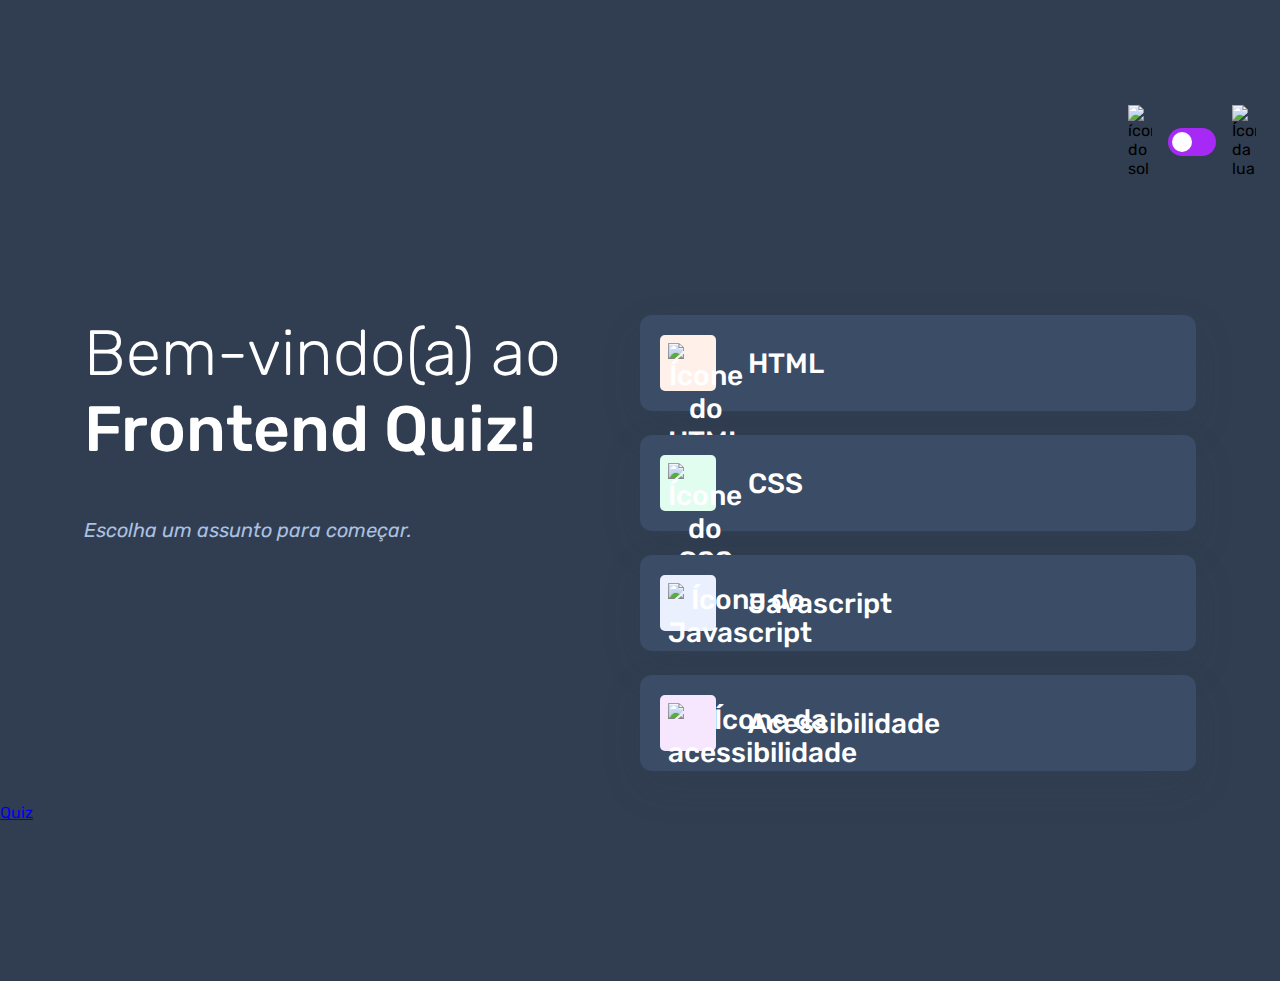
==== index.html @ 7c8d6fe1 "Criação da página do quiz" ====
<!DOCTYPE html>
<html lang="pt-BR">
<head>
    <meta charset="UTF-8">
    <meta name="viewport" content="width=device-width, initial-scale=1.0">
    <link rel="preconnect" href="https://fonts.googleapis.com">
    <link rel="preconnect" href="https://fonts.gstatic.com" crossorigin>
    <link href="https://fonts.googleapis.com/css2?family=Rubik:ital,wght@0,300..900;1,300..900&display=swap" rel="stylesheet">
    <link rel="stylesheet" href="style.css">
    <title>Quiz App</title>
</head>
<body class="escuro">
    <header>
        <div class="tema">
           <img src="./assets/images/icon-sun-dark.svg" alt="ícone do sol">
           <button>
                <div></div>
           </button>
           <img src="assets/images/icon-moon-dark.svg" alt="Ícone da lua">
        </div>
    </header>

    <main>
        <section class="boas_vindas">
            <h1>
                Bem-vindo(a) ao <br> 
                <strong>Frontend Quiz!</strong>
            </h1>

            <p>Escolha um assunto para começar.</p>
        </section>

        <section class="assuntos">
            <button class="botao_html">
                <div>
                    <img src="./assets/images/icon-html.svg" alt="Ícone do HTML">
                </div>
                HTML
            </button>


            <button class="botao_css">
                <div>
                    <img src="./assets/images/icon-css.svg" alt="Ícone do CSS">
                </div>
                CSS
            </button>


            <button class="botao_javascript">
                <div>
                    <img src="./assets/images/icon-js.svg" alt="Ícone do Javascript">
                </div>
                Javascript
            </button>


            <button class="botao_acessibilidade">
                <div>
                    <img src="./assets/images/icon-accessibility.svg" alt="Ícone da acessibilidade">
                </div>
                Acessibilidade
            </button>
        </section>
    </main>

    <a href="./Pages/Quiz/quiz.html">Quiz</a>
</body>
</html>
---- style.css ----
* {
    margin: 0;
    padding: 0;
    box-sizing: border-box;
    font-family: "Rubik", sans-serif;
    -webkit-font-smoothing: antialiased;
}

:root {
    --bg-color:#f4f6fa;
    --purple: #a729f5;
    --primary-text-color: #313e51;
    --secondary-text-color: #626c7f;
    --button-bg: #fff;
    --shadow: 0px 16px 40px 0px #rgba(143, 168, 193, 0.14);
    --bg-html: #fff1e9;
    --bg-css: #e0fdef;
    --bg-javascript: #ebf0ff;
    --bg-acessibilidade: #f6e7ff;
    --white: #fff;
    --bg-mobile: url(./assets/images/pattern-background-mobile-light.svg);
    --bg-desktop: url(./assets/images/pattern-background-desktop-light.svg);

}

body.escuro {
    --bg-color: #313e51;
    --bg-mobile: url(./assets/images/pattern-background-mobile-dark.svg);
    --bg-desktop: url(./assets/images/pattern-background-desktop-dark.svg);
    --primary-text-color: #fff;
    --secondary-text-color:#abc1e1;
    --button-bg: #3b4d66;
    --shadow: 0px 16px 40px 0px rgba(49, 62, 81,0.14);


}

body {
    height: 100svh;
    background: var(--bg-mobile) var(--bg-color);
    background-repeat: no-repeat;
    background-size: cover;
}

header {
    padding: 16px 24px;
    display: flex;
    justify-content: flex-end;
}

.tema {
    padding: 8px 0;   
    display: flex;
    align-items: center;
    gap: 8px; 
}

.tema img {
    width: 16px;
}

.tema button {
    height: 20px;
    width: 32px;
    background: var(--purple);
    border: 0;
    border-radius: 999px;
    padding: 4px;
}

.tema button div {
    background: var(--white);
    width: 12px;
    height: 12px;
    border-radius: 999px;
}

main {
    padding: 32px 24px;
}

.boas_vindas {
    margin-bottom: 40px;
}

.boas_vindas h1 {
    font-size: 40px;
    font-weight: 300;
    color: var(--primary-text-color);  
    margin-bottom: 16px;
}

.boas_vindas h1 strong {
    font-weight: 500;
}

.boas_vindas p {
    color: var(--secondary-text-color);
    font-size: 14px;
    line-height: 150%;
    font-style: italic;
}

.assuntos {
    display: flex;
    flex-direction: column;
    gap: 12px;
}

.assuntos button {
    border: none;
    background: var(--button-bg);
    display: flex;
    align-items: center;
    gap: 16px;
    padding: 12px;
    border-radius: 12px;
    box-shadow: var(--shadow);
    font-size: 18px;
    font-weight: 500;
    color: var(--primary-text-color);
}

.assuntos button div {
    width: 40px;
    height: 40px;
    padding: 5px;
    border-radius: 5px;
}

.assuntos button img {
    width: 100%;
}

.botao_html div {
    background: var(--bg-html);
}

.botao_css div {
    background: var(--bg-css);
}

.botao_javascript div {
    background: var(--bg-javascript);
}

.botao_acessibilidade div {
    background: var(--bg-acessibilidade);
}

@media(min-width: 1100px) {
    body {
        background: var(--bg-desktop) var(--bg-color); 
        background-size: cover;
        background-repeat: no-repeat;
    }

    header {
        margin-block: 81px;
    }

    .tema{
        gap: 16px;
    }

    .tema img {
        width: 24px;
    }

    .tema button {
        width: 48px;
        height: 28px;
    }

    .tema button div {
        width: 20px;
        height: 20px;
    }

    main {
        display: flex;
        max-width: 1160px;
        margin-inline: auto;
    }

    section {
        width: 100%;
    }

    .boas_vindas h1 {
        font-size: 64px;
        margin-bottom: 48px;
    }

    .boas_vindas p {
        font-size: 20px;
    }

    .assuntos {
        gap: 24px;
    }

    .assuntos button {
        font-size: 28px;
        padding: 20px;
        gap: 32px;

    }

    .assuntos button div {
        width: 56px;
        height: 56px;
        padding: 8px;
    }


}
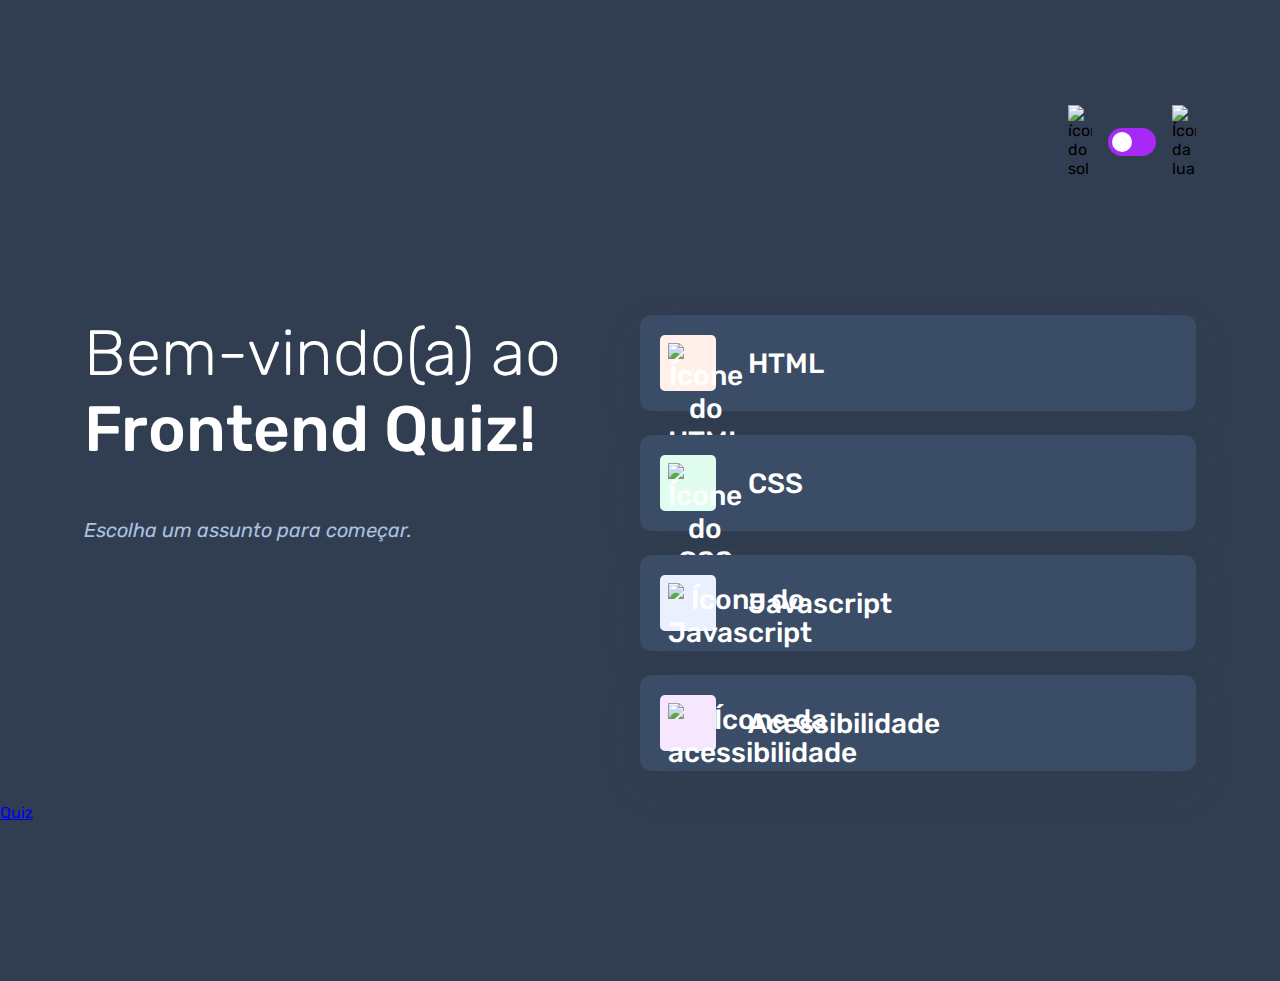
==== commit c6e670f2: "Primeiros ajustes do tema no Javascript" ====
--- a/index.html
+++ b/index.html
@@ -7,6 +7,7 @@
     <link rel="preconnect" href="https://fonts.gstatic.com" crossorigin>
     <link href="https://fonts.googleapis.com/css2?family=Rubik:ital,wght@0,300..900;1,300..900&display=swap" rel="stylesheet">
     <link rel="stylesheet" href="style.css">
+    <script src="script.js" defer></script>
     <title>Quiz App</title>
 </head>
 <body class="escuro">
@@ -16,7 +17,7 @@
            <button>
                 <div></div>
            </button>
-           <img src="assets/images/icon-moon-dark.svg" alt="Ícone da lua">
+           <img src="./assets/images/icon-moon-dark.svg" alt="Ícone da lua">
         </div>
     </header>
 
--- a/style.css
+++ b/style.css
@@ -31,8 +31,6 @@
     --secondary-text-color:#abc1e1;
     --button-bg: #3b4d66;
     --shadow: 0px 16px 40px 0px rgba(49, 62, 81,0.14);
-
-
 }
 
 body {
@@ -46,6 +44,8 @@
     padding: 16px 24px;
     display: flex;
     justify-content: flex-end;
+    max-width: 1160px;
+    margin-inline: auto;
 }
 
 .tema {
@@ -66,6 +66,7 @@
     border: 0;
     border-radius: 999px;
     padding: 4px;
+    display: flex;
 }
 
 .tema button div {
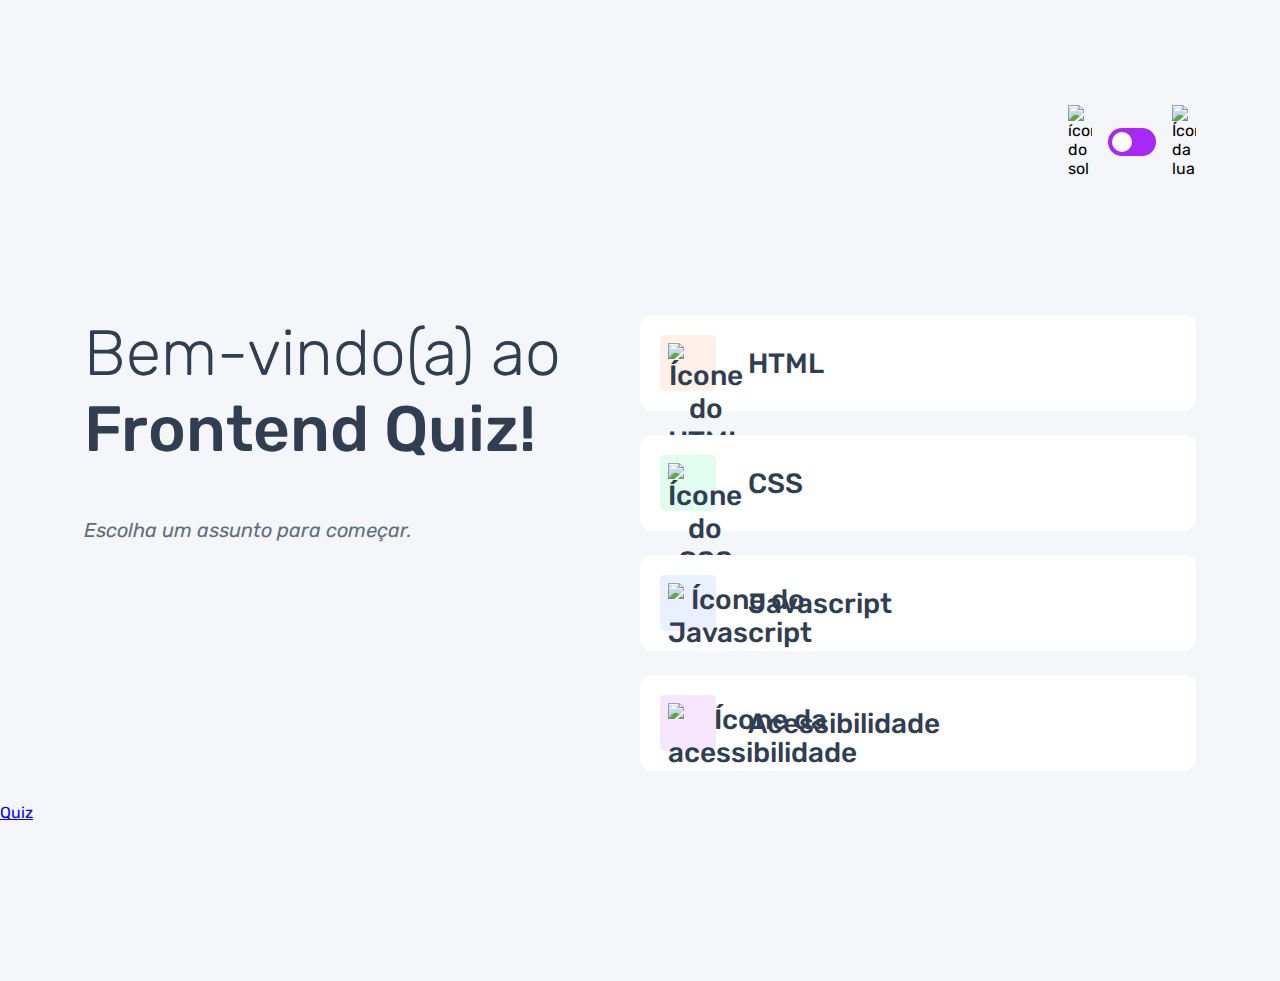
==== commit 291c0890: "Criação de um helper responsável por mudar o tema" ====
--- a/index.html
+++ b/index.html
@@ -7,10 +7,10 @@
     <link rel="preconnect" href="https://fonts.gstatic.com" crossorigin>
     <link href="https://fonts.googleapis.com/css2?family=Rubik:ital,wght@0,300..900;1,300..900&display=swap" rel="stylesheet">
     <link rel="stylesheet" href="style.css">
-    <script src="script.js" defer></script>
+    <script src="script.js" type="module" defer></script>
     <title>Quiz App</title>
 </head>
-<body class="escuro">
+<body>
     <header>
         <div class="tema">
            <img src="./assets/images/icon-sun-dark.svg" alt="ícone do sol">
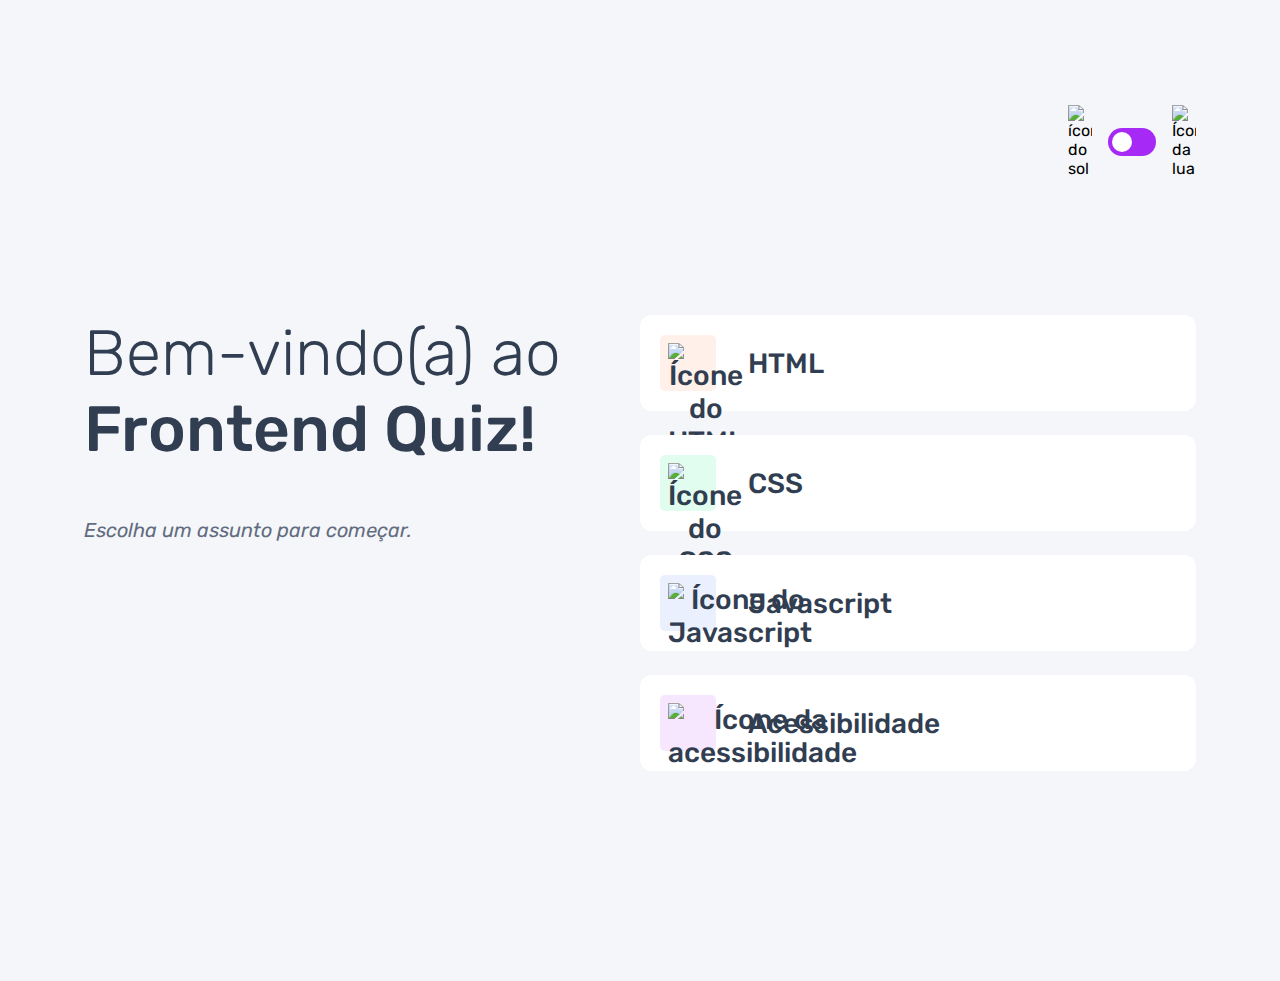
==== commit 43123bc9: "Adicionada a função para escolher o tema do quiz no index.html" ====
--- a/index.html
+++ b/index.html
@@ -64,7 +64,5 @@
             </button>
         </section>
     </main>
-
-    <a href="./Pages/Quiz/quiz.html">Quiz</a>
 </body>
 </html>--- a/style.css
+++ b/style.css
@@ -67,6 +67,7 @@
     border-radius: 999px;
     padding: 4px;
     display: flex;
+    cursor: pointer;
 }
 
 .tema button div {
@@ -120,6 +121,7 @@
     font-size: 18px;
     font-weight: 500;
     color: var(--primary-text-color);
+    cursor: pointer;
 }
 
 .assuntos button div {
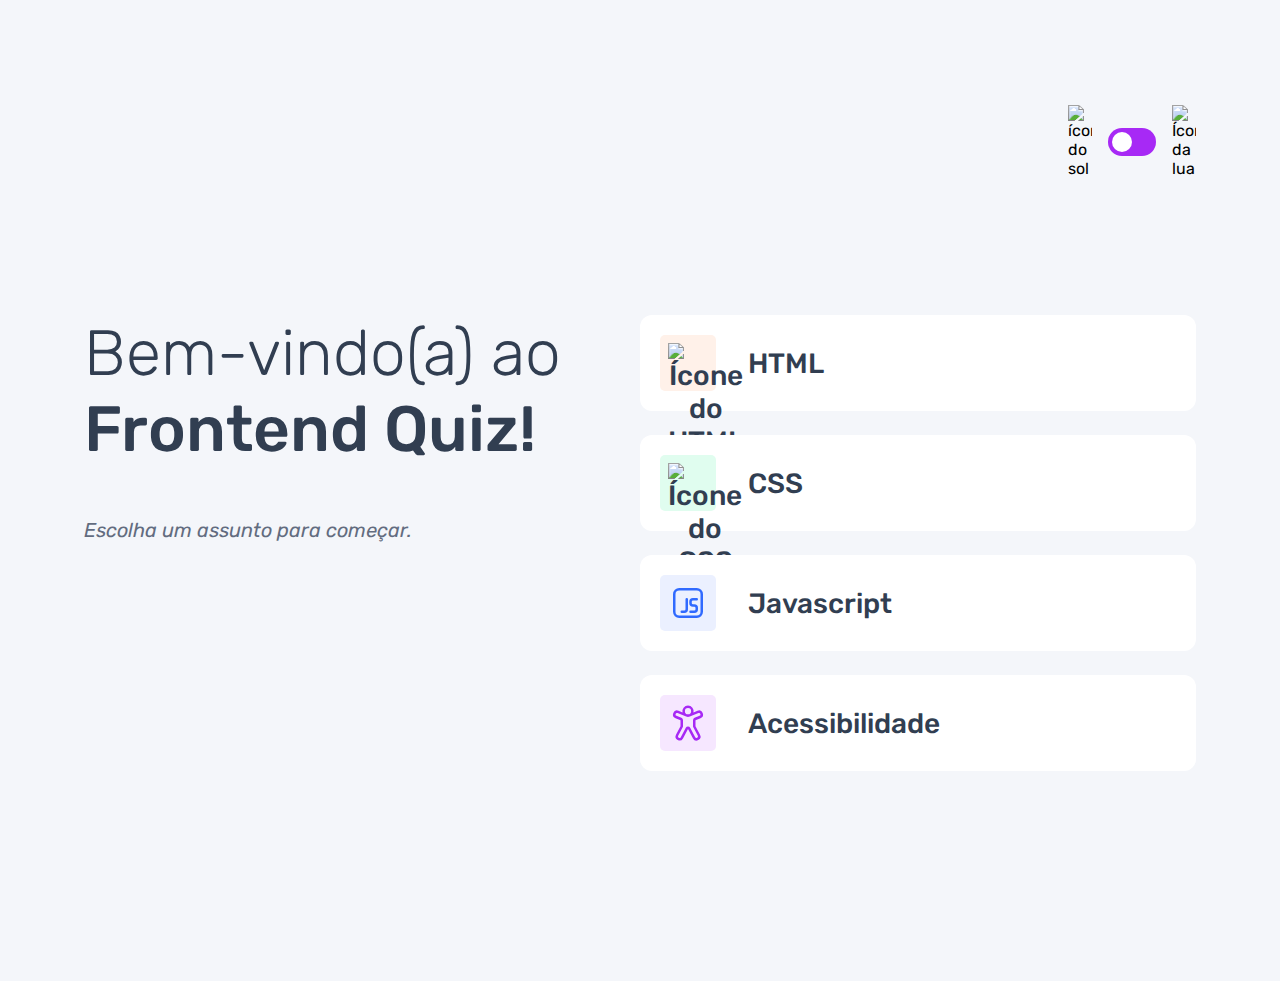
==== commit be2facc3: "Alteração dinâmica do assunto da página" ====
--- a/index.html
+++ b/index.html
@@ -50,7 +50,7 @@
 
             <button class="botao_javascript">
                 <div>
-                    <img src="./assets/images/icon-js.svg" alt="Ícone do Javascript">
+                    <img src="./assets/images/icon-javascript.svg" alt="Ícone do Javascript">
                 </div>
                 Javascript
             </button>
@@ -58,7 +58,7 @@
 
             <button class="botao_acessibilidade">
                 <div>
-                    <img src="./assets/images/icon-accessibility.svg" alt="Ícone da acessibilidade">
+                    <img src="./assets/images/icon-accessibilidade.svg" alt="Ícone da acessibilidade">
                 </div>
                 Acessibilidade
             </button>
